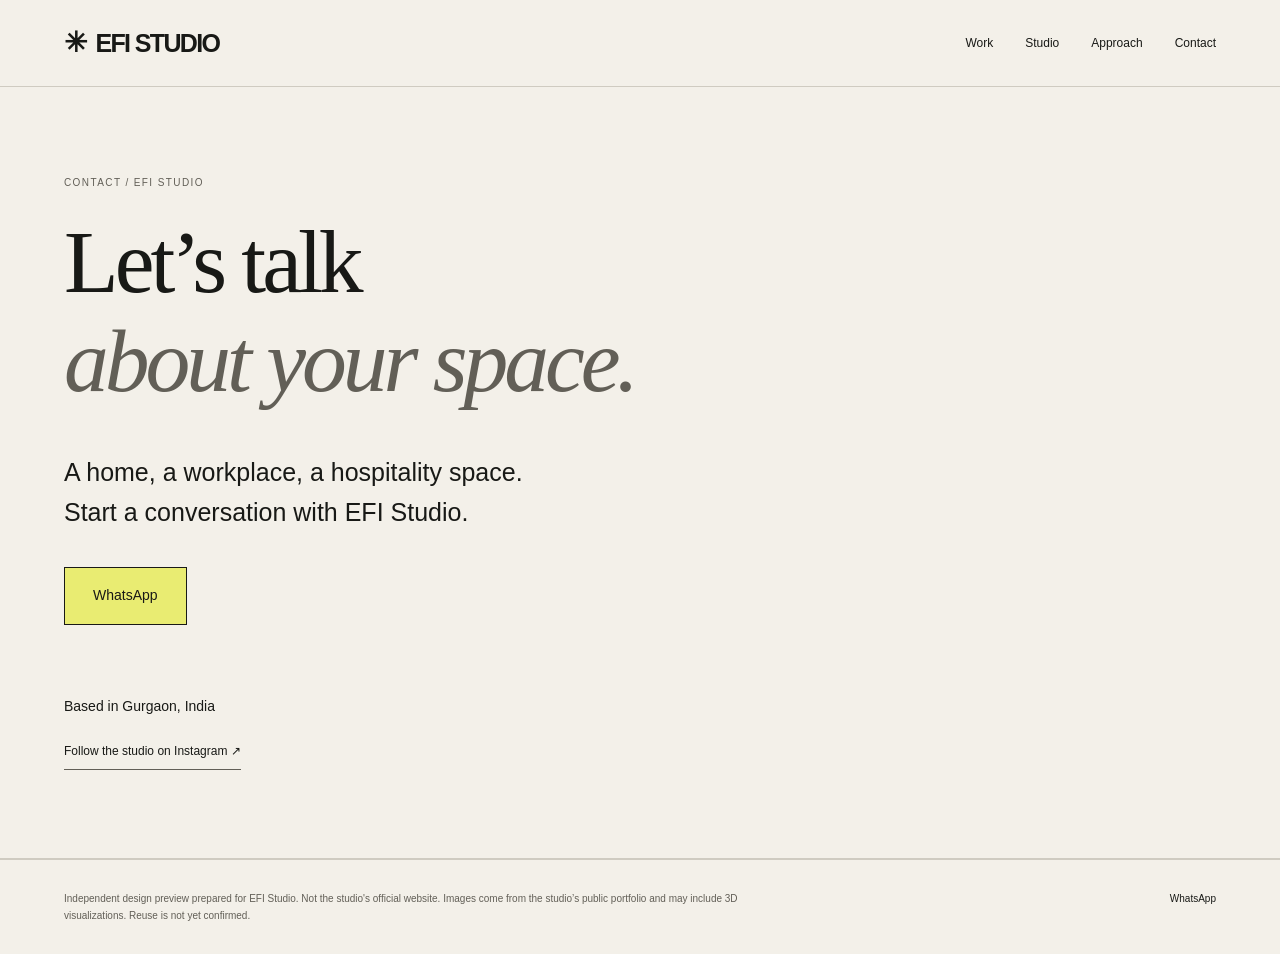
==== contact.html @ 45807384 "Publish EFI Studio custom portfolio demo" ====
<!doctype html>
<html lang="en"><head><meta charset="utf-8"><meta name="viewport" content="width=device-width, initial-scale=1"><title>Contact | EFI Studio</title><meta name="description" content="EFI Studio is an architecture and interior design studio in Gurgaon."><link rel="stylesheet" href="base.css"><link rel="stylesheet" href="brand.css"><link rel="stylesheet" href="hero.css"><link rel="license" href="assets/fonts/display/OFL.txt"><link rel="license" href="assets/fonts/body/OFL.txt"><script src="runtime.js" defer></script><script src="hero.js" defer></script></head><body><a class="dk-skip-link" href="#main">Skip to content</a><header class="dk-header"><a class="dk-wordmark" href="index.html">EFI Studio</a><button class="dk-menu" type="button" aria-controls="dk-nav" aria-expanded="false" hidden><span class="dk-menu-label">Menu</span></button><nav class="dk-nav" id="dk-nav" aria-label="Primary"><a href="work.html">Work</a><a href="studio.html">Studio</a><a href="process.html">Approach</a><a href="contact.html">Contact</a></nav></header><main id="main"><section class="chapter inner-intro contact-page"><p class="eyebrow">Contact / EFI Studio</p><h1>Let’s talk<br><em>about your space.</em></h1><p class="large-copy">A home, a workplace, a hospitality space.<br>Start a conversation with EFI Studio.</p><div class="dk-contact-links"><a href="https://wa.me/919818316211">WhatsApp</a></div><div class="contact-details"><p>Based in Gurgaon, India</p><a class="text-link" href="https://www.instagram.com/studioefi/" target="_blank" rel="noopener">Follow the studio on Instagram ↗</a></div></section>
</main><footer class="dk-footer"><p>Independent design preview prepared for EFI Studio. Not the studio&#x27;s official website. Images come from the studio’s public portfolio and may include 3D visualizations. Reuse is not yet confirmed.</p><div class="dk-contact-links"><a href="https://wa.me/919818316211">WhatsApp</a></div></footer></body></html>
---- base.css ----
/* Neutral mechanics only. Studio identity belongs in brand.css and hero.css. */

*,
*::before,
*::after {
  box-sizing: border-box;
}

html {
  min-width: 320px;
  scroll-behavior: smooth;
}

body {
  margin: 0;
  min-width: 320px;
}

img,
svg,
video {
  display: block;
  max-width: 100%;
}

button,
a,
input,
textarea,
select {
  font: inherit;
}

button,
a {
  touch-action: manipulation;
}

button {
  cursor: pointer;
}

:where(a, button, input, textarea, select, summary):focus-visible {
  outline: 2px solid currentColor;
  outline-offset: 3px;
}

.dk-skip-link {
  position: absolute;
  z-index: 100;
  top: 0;
  left: 0;
  transform: translateY(-120%);
}

.dk-skip-link:focus {
  transform: translateY(0);
}

/* The no-JS experience keeps the complete navigation visible. */
.dk-menu[hidden] {
  display: none;
}

.dk-nav ul {
  list-style: none;
  margin: 0;
  padding: 0;
}

@media (max-width: 767px) {
  html.js .dk-menu:not([hidden]) {
    display: inline-flex;
  }

  html.js .dk-nav[hidden] {
    display: none;
  }

  html.js .dk-header.is-menu-open .dk-nav {
    display: block;
  }
}

@media (min-width: 768px) {
  html.js .dk-menu {
    display: none;
  }

  html.js .dk-nav {
    display: block;
  }
}

@media (prefers-reduced-motion: reduce) {
  html {
    scroll-behavior: auto;
  }
}
---- brand.css ----
:root{
 --paper:#f4f1ea;
 --paper-deep:#e9e5da;
 --ink:#1f4b4a;
 --sage:#596e50;
 --muted:#536562;
 --line:#d5d9cd;
 --dark:#1f4b4a;
 --light-text:#f4f1ea;
 --shadow:rgba(31,75,74,.16);
 --font-display:'Soft Display',Georgia,serif;
 --font-body:'Soft Body',Arial,sans-serif;
}
@font-face{font-family:'Soft Display';src:url('assets/fonts/display.ttf') format('truetype');font-weight:300 700;font-style:normal;font-display:swap}
@font-face{font-family:'Soft Display';src:url('assets/fonts/display-italic.ttf') format('truetype');font-weight:300 700;font-style:italic;font-display:swap}
@font-face{font-family:'Soft Body';src:url('assets/fonts/body.ttf') format('truetype');font-weight:200 800;font-style:normal;font-display:swap}
body{background:var(--paper);color:var(--ink);font:400 14px/1.7 var(--font-body);-webkit-font-smoothing:antialiased}
img{height:auto}
a{color:inherit;text-decoration:none}
h1,h2,h3{font-family:var(--font-display);font-weight:400;line-height:1.1;text-wrap:balance}
h1{font-size:clamp(48px,6vw,88px);letter-spacing:-.04em}
h2{font-size:clamp(40px,4.3vw,66px);letter-spacing:-.035em;margin:0 0 24px}
h3{font-size:30px;margin:16px 0 8px}
em{font-weight:400;color:var(--sage)}
.dk-header{padding:28px 5vw;display:flex;align-items:center;justify-content:space-between;gap:24px;border-bottom:1px solid var(--line);position:relative;z-index:10}
.dk-wordmark{font:500 28px/1.1 var(--font-display);letter-spacing:-.03em}
.dk-nav,.dk-nav ul{display:flex;align-items:center;gap:32px}
@media(min-width:768px){html.js .dk-nav{display:flex}}
.dk-nav a{font-size:12px;padding:10px 0;display:inline-block}
.dk-nav a:hover,.text-link:hover{color:var(--sage)}
.dk-menu{border:1px solid var(--line);background:var(--paper);color:var(--ink);padding:10px 16px;border-radius:24px}
.eyebrow{font-size:10px;text-transform:uppercase;letter-spacing:.19em;line-height:1.6;margin:0 0 22px;color:var(--muted)}
.text-link{font-size:12px;border-bottom:1px solid var(--sage);display:inline-block;padding:8px 0}
.button,.dk-contact-link{display:inline-block;padding:15px 27px;border:1px solid var(--ink);border-radius:40px;font-size:13px}
.button:hover,.dk-contact-link:hover{background:var(--ink);color:var(--paper)}
.chapter{padding:100px 8vw;border-bottom:1px solid var(--line)}
.chapter-heading{display:flex;justify-content:space-between;align-items:end;gap:24px;margin-bottom:44px}
.chapter-heading h2{margin-bottom:0}
.work-pair{display:grid;grid-template-columns:1.15fr 1fr;gap:52px 38px;align-items:start}
.work-tile:nth-child(even){margin-top:90px}
.work-tile img{width:100%;height:400px;object-fit:cover;border-radius:22px}
.work-tile:nth-child(even) img{height:320px}
.work-tile span{display:flex;justify-content:space-between;gap:14px;font-size:12px;line-height:1.6;padding:17px 2px}
.work-tile b{font-weight:400;font-size:18px}
.studio-line{text-align:center;padding-block:120px}
.approach-line{background:var(--paper-deep)}
.contact-band{background:var(--dark);color:var(--light-text);text-align:center}
.contact-band em,.contact-band .eyebrow{color:var(--light-text)}
.contact-band a{border-color:var(--light-text)}
.contact-band .dk-contact-links{justify-content:center}
.dk-footer{padding:40px 5vw;display:flex;justify-content:space-between;gap:30px;align-items:start;border-top:1px solid var(--line);font-size:11px}
.dk-footer p{max-width:550px;margin:0;color:var(--muted)}
main>h1,main>.dk-lead{margin-left:8vw;margin-right:8vw}
main>h1{margin-top:80px;margin-bottom:26px}
.dk-lead{max-width:650px;font-size:17px;color:var(--muted);margin-bottom:65px}
.dk-section{margin:60px 8vw 90px}
.dk-section p{max-width:680px}
div.dk-projects{display:grid;grid-template-columns:1fr 1fr;gap:50px 35px}
div.dk-projects .dk-image{margin:0}
div.dk-projects img{width:100%;height:340px;object-fit:cover;border-radius:20px}
div.dk-projects p{font-size:12px;color:var(--muted)}
.dk-gallery-grid{display:grid;grid-template-columns:1fr 1fr;gap:28px}
.dk-gallery img,.dk-image img{width:100%;border-radius:20px}
figcaption{font-size:12px;color:var(--muted);margin-top:14px}
.dk-steps ol{padding:0;list-style:none;counter-reset:steps;display:grid;grid-template-columns:1fr 1fr;gap:40px}
.dk-steps li{counter-increment:steps;padding:28px;border-top:1px solid var(--line)}
.dk-steps li:before{content:counter(steps,decimal-leading-zero);font-size:12px;color:var(--sage)}
.dk-contact-links{display:flex;flex-wrap:wrap;gap:14px}
main>.dk-contact-links{margin:0 8vw 80px}
main>.dk-contact-links a,.contact-band .dk-contact-links a{display:inline-block;border:1px solid currentColor;border-radius:40px;padding:15px 27px;font-size:14px}
main>.dk-project-location{margin:0 8vw 30px;color:var(--muted)}
.dk-image{margin:0}
@media(max-width:767px){
 .dk-header{padding:22px;gap:12px;flex-wrap:wrap}
 .dk-wordmark{font-size:25px;max-width:65%}
 .dk-nav{width:100%;flex-wrap:wrap;gap:8px 24px;padding-top:18px}
 .dk-nav ul{flex-wrap:wrap;gap:8px 24px}
 html.js .dk-header.is-menu-open .dk-nav{display:flex}
 .dk-nav a{min-height:44px;font-size:14px}
 .chapter{padding:66px 22px}
 .chapter-heading{display:block;margin-bottom:30px}
 .chapter-heading .text-link{margin-top:17px}
 .work-pair,div.dk-projects,.dk-gallery-grid,.dk-steps ol{grid-template-columns:1fr;gap:30px}
 .work-tile:nth-child(even){margin-top:0}
 .work-tile img,.work-tile:nth-child(even) img,div.dk-projects img{height:290px}
 .work-tile span{font-size:11px}
 .dk-footer{padding:30px 22px;display:block}
 .dk-footer p{margin-top:18px}
 main>h1,main>.dk-lead{margin-left:22px;margin-right:22px}
 main>h1{margin-top:50px}
 .dk-lead{font-size:15px;margin-bottom:40px}
 .dk-section{margin:40px 22px 60px}
 .dk-steps li{padding:20px 0}
 main>.dk-contact-links{margin:0 22px 60px}
 main>.dk-project-location{margin:0 22px 30px}
}

/* Keep long, verified town names inside the mobile column. */
.studio-line h2{overflow-wrap:anywhere}

/* EFI: editorial typography, architectural rules and the feed's pale yellow accent. */
:root{--paper:#f3f0e9;--paper-deep:#e7e3d9;--ink:#181916;--sage:#625f57;--muted:#625f57;--line:#cfcbc1;--dark:#181916;--light-text:#f3f0e9;--accent:#e9ec72}
html{scroll-behavior:auto}
body{font-size:14px}
h1,h2{letter-spacing:-.045em}
.dk-header{padding:23px 5vw;border-bottom:1px solid var(--line)}
.dk-wordmark{font:800 25px/1 var(--font-body);letter-spacing:-.065em;text-transform:uppercase}
.dk-wordmark:before{content:'✳';font-size:28px;margin-right:10px}
.dk-nav a{font-size:12px}
.dk-nav a:hover,.text-link:hover{color:var(--ink);box-shadow:0 2px 0 var(--ink)}
.dk-menu{border-radius:0}
.button,.dk-contact-link,main>.dk-contact-links a,.contact-band .dk-contact-links a{border-radius:0;background:var(--accent);border:1px solid var(--ink);color:var(--ink);padding:15px 24px}
.button{display:inline-flex;gap:32px;align-items:center}
.button:hover,.dk-contact-link:hover{background:var(--ink);color:var(--paper)}
.eyebrow{font-size:10px;letter-spacing:.14em}
.chapter{padding:88px 5vw}
.chapter h2{font-size:clamp(40px,4.5vw,70px)}
.work-pair{grid-template-columns:1.15fr 1fr;gap:64px 5vw}
.work-tile:nth-child(even){margin-top:140px}
.work-tile img,.work-tile:nth-child(even) img{border-radius:0;height:auto;aspect-ratio:4/3;object-fit:contain;background:#e7e3d9}
.work-tile:nth-child(even) img{aspect-ratio:4/5}
.work-tile span{font-size:10px;border-bottom:1px solid var(--line);align-items:center}
.work-tile b{font-size:16px;font-weight:500}
.villa-tile{width:78%}
.villa-tile img{aspect-ratio:4/5}
.portfolio-note{font-size:11px;color:var(--muted);margin-top:32px;max-width:540px}
.studio-story{display:grid;grid-template-columns:1fr 2fr;gap:5vw;background:var(--paper-deep)}
.studio-story p:not(.eyebrow){max-width:470px;font-size:16px}
.approach-line{background:var(--paper);position:relative}
.approach-line:after{content:'EFI';position:absolute;right:5vw;bottom:70px;font:800 clamp(80px,19vw,270px)/1 var(--font-body);letter-spacing:-.085em;color:var(--line);z-index:0}
.approach-line>*{position:relative;z-index:1}
.contact-band{padding-block:100px}
.contact-band .eyebrow{color:var(--accent)}
.contact-band em{color:var(--accent)}
.contact-band .dk-contact-links a{border-color:var(--accent)}
.dk-footer{font-size:10px;padding:30px 5vw}
.dk-footer p{max-width:680px}
.dk-gallery img,.dk-image img,div.dk-projects img{border-radius:0}
div.dk-projects img{height:400px;object-fit:contain;background:var(--paper-deep)}
div.dk-projects h3{font-family:var(--font-body);font-size:21px;letter-spacing:-.03em}
.dk-gallery-grid{gap:40px;align-items:start}
.dk-gallery img{object-fit:contain}
main>.dk-image{max-width:960px;margin-inline:auto;padding:0 22px}
main>h1{font-size:clamp(46px,6vw,84px)}
.inner-intro h1{font-size:clamp(56px,7vw,102px);margin:0 0 42px}
.editorial-columns{display:grid;grid-template-columns:1.2fr 1fr;gap:8vw;max-width:1100px}
.large-copy{font-size:clamp(18px,2vw,25px);line-height:1.6;max-width:850px}
.editorial-columns p{margin:0}
.studio-image{display:block;width:100%;max-width:1000px;margin:auto}
.process-grid{display:grid;grid-template-columns:repeat(3,1fr);gap:5vw}
.process-grid h2{font-size:42px;margin-top:35px}
.index{font-size:12px;border-bottom:1px solid var(--ink);display:block;padding-bottom:20px}
.contact-page{min-height:65vh}
.contact-page .dk-contact-links{margin:35px 0}
.contact-page .dk-contact-links a{display:inline-block;padding:16px 28px;background:var(--accent);border:1px solid var(--ink);color:var(--ink);min-height:48px}
.contact-page .dk-contact-links a:hover{background:var(--ink);color:var(--paper)}
.contact-details{margin-top:70px}
@media(max-width:767px){
 .dk-header{padding:22px}.dk-wordmark{font-size:22px}.dk-wordmark:before{font-size:24px}
 .chapter{padding:58px 22px}.chapter h2{font-size:46px}
 .work-pair{display:block}.work-tile{display:block;margin-bottom:40px}
 .work-tile:nth-child(even){margin-top:0}.villa-tile{width:100%}
 .work-tile img,.work-tile:nth-child(even) img{height:auto}
 .work-tile b{font-size:14px}.work-tile span{font-size:9px}
 .studio-story,.editorial-columns,.process-grid{grid-template-columns:1fr;gap:28px}
 .approach-line:after{font-size:100px;bottom:40px;right:22px;opacity:.55}
 .dk-footer{padding:28px 22px}.inner-intro h1{font-size:58px}
 div.dk-projects img{height:auto;max-height:none;object-fit:contain}
 .contact-details{margin-top:45px}
}
---- hero.css ----
.efi-hero{position:relative;display:grid;grid-template-columns:.9fr 1.1fr;gap:5vw;padding:72px 5vw 24px;overflow:hidden}.hero-copy{padding-top:20px}.hero-copy h1{font-family:var(--font-body);font-weight:500;font-size:clamp(64px,7.5vw,112px);line-height:.98;letter-spacing:-.07em;margin:0 0 32px;text-wrap:initial}.hero-copy h1 em{font-family:var(--font-display);font-size:1.13em;letter-spacing:-.055em;color:var(--ink)}.hero-intro{max-width:380px;color:var(--muted);margin:0 0 30px}.hero-visual{align-self:center}.spatial-frame{position:relative;overflow:hidden;min-height:480px;background:#d4d0c6;perspective:1100px}.spatial-frame>img{width:100%;height:480px;object-fit:cover;display:block}.screen-rails{position:absolute;inset:0;display:flex;justify-content:space-between;pointer-events:none;perspective:1100px}.screen-rails i{display:block;height:100%;width:7%;background:linear-gradient(90deg,rgba(34,33,27,.18),rgba(246,243,232,.52),rgba(24,25,22,.1));border-inline:1px solid #f3f0e94d;transform:rotateY(-35deg);box-shadow:12px 0 25px #17171415;transform-origin:left center}.image-caption{display:flex;justify-content:space-between;gap:12px;font-size:10px;letter-spacing:.06em;text-transform:uppercase;padding:15px 0;border-bottom:1px solid var(--line)}.hero-bottom{grid-column:1/-1;display:flex;justify-content:space-between;align-items:center;font-size:11px;padding-top:36px}.hero-bottom button{background:none;border:1px solid var(--line);padding:9px 14px;color:var(--ink)}@media(max-width:767px){.efi-hero{display:block;padding:40px 22px 22px}.hero-copy{padding:0}.hero-copy h1{font-size:69px;line-height:.98;margin-bottom:24px}.hero-intro{font-size:13px}.hero-visual{margin-top:38px}.spatial-frame{min-height:280px}.spatial-frame>img{height:280px}.hero-bottom{padding-top:22px}.image-caption{font-size:9px}}
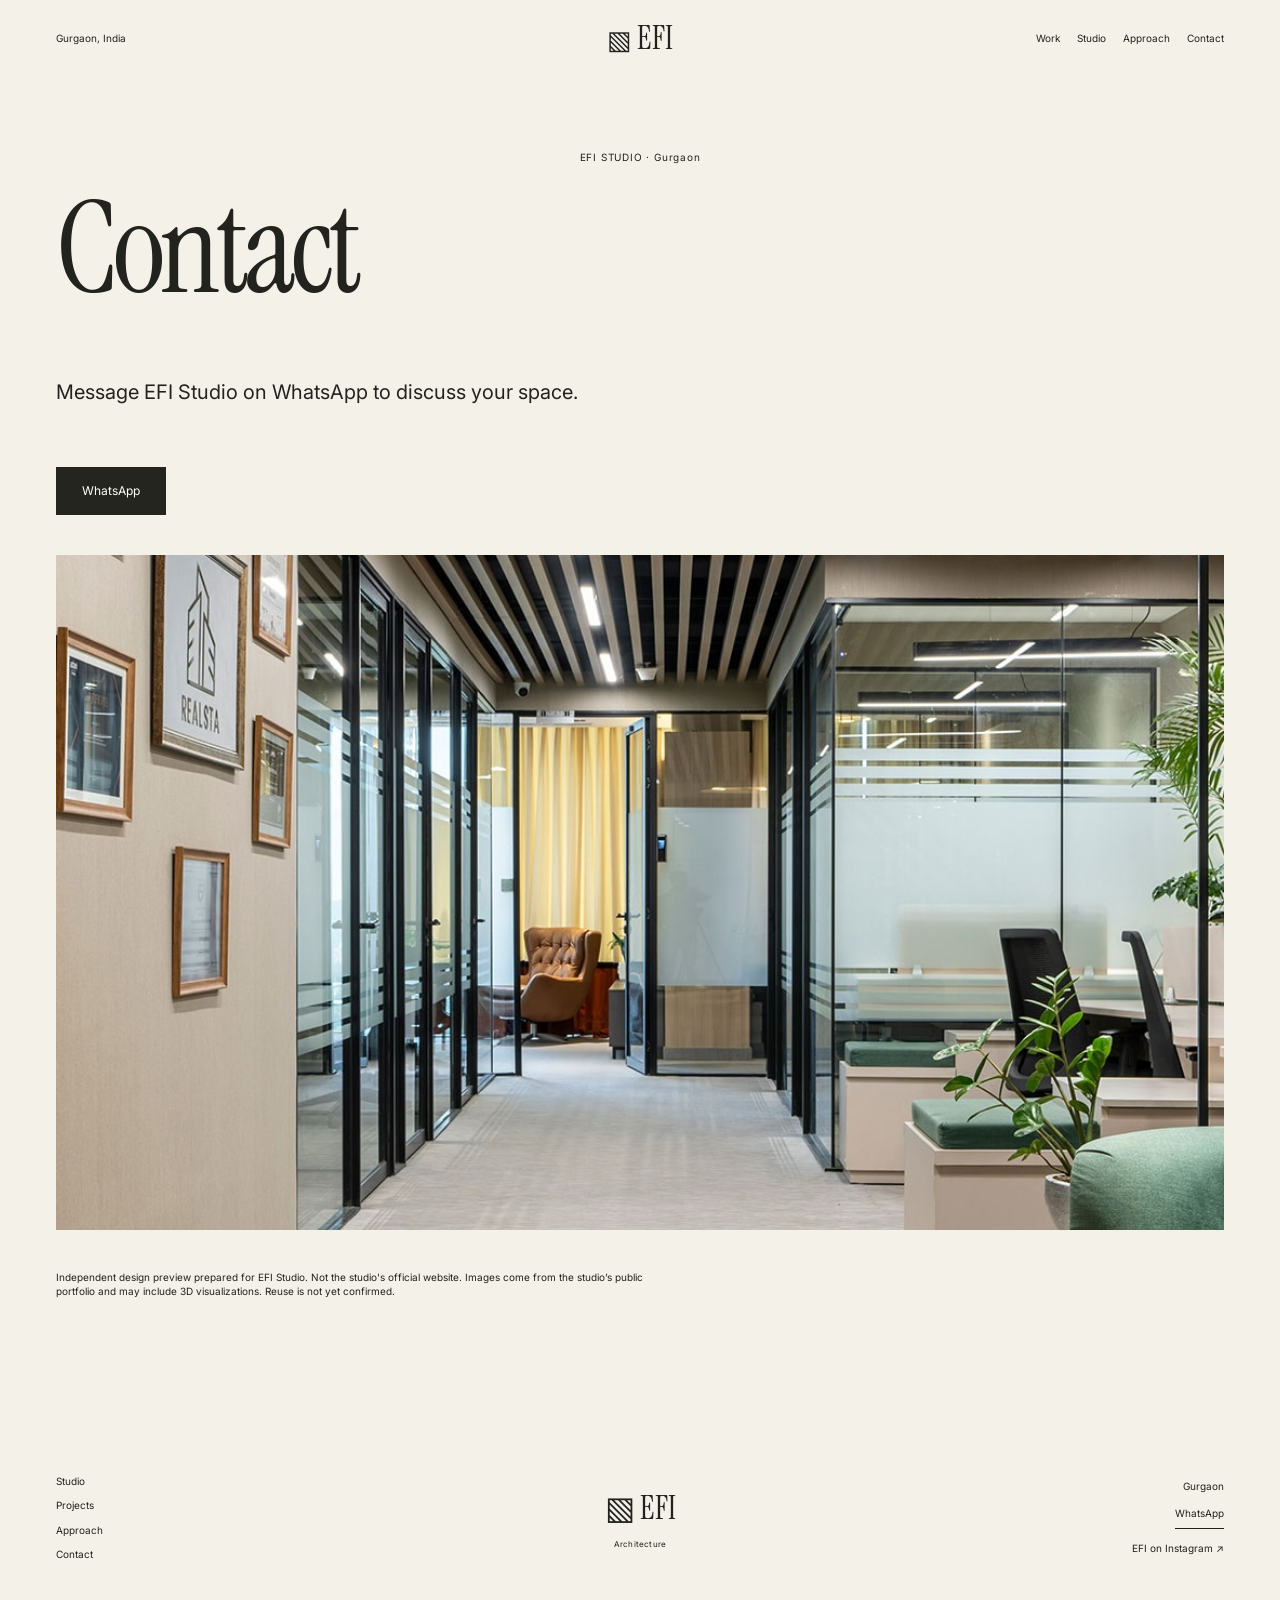
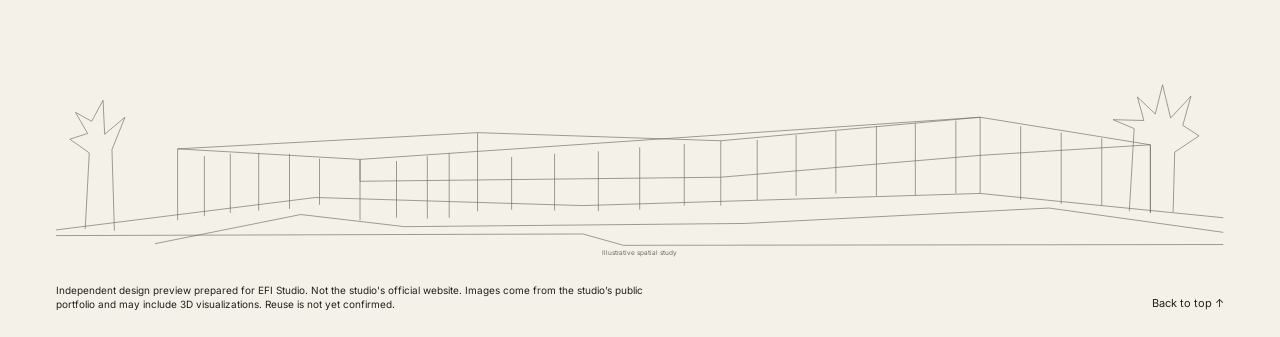
==== commit b2f1343a: "Rebuild EFI demo using approved Stanzza design and original photography" ====
--- a/contact.html
+++ b/contact.html
@@ -1,3 +1,5 @@
 <!doctype html>
-<html lang="en"><head><meta charset="utf-8"><meta name="viewport" content="width=device-width, initial-scale=1"><title>Contact | EFI Studio</title><meta name="description" content="EFI Studio is an architecture and interior design studio in Gurgaon."><link rel="stylesheet" href="base.css"><link rel="stylesheet" href="brand.css"><link rel="stylesheet" href="hero.css"><link rel="license" href="assets/fonts/display/OFL.txt"><link rel="license" href="assets/fonts/body/OFL.txt"><script src="runtime.js" defer></script><script src="hero.js" defer></script></head><body><a class="dk-skip-link" href="#main">Skip to content</a><header class="dk-header"><a class="dk-wordmark" href="index.html">EFI Studio</a><button class="dk-menu" type="button" aria-controls="dk-nav" aria-expanded="false" hidden><span class="dk-menu-label">Menu</span></button><nav class="dk-nav" id="dk-nav" aria-label="Primary"><a href="work.html">Work</a><a href="studio.html">Studio</a><a href="process.html">Approach</a><a href="contact.html">Contact</a></nav></header><main id="main"><section class="chapter inner-intro contact-page"><p class="eyebrow">Contact / EFI Studio</p><h1>Let’s talk<br><em>about your space.</em></h1><p class="large-copy">A home, a workplace, a hospitality space.<br>Start a conversation with EFI Studio.</p><div class="dk-contact-links"><a href="https://wa.me/919818316211">WhatsApp</a></div><div class="contact-details"><p>Based in Gurgaon, India</p><a class="text-link" href="https://www.instagram.com/studioefi/" target="_blank" rel="noopener">Follow the studio on Instagram ↗</a></div></section>
-</main><footer class="dk-footer"><p>Independent design preview prepared for EFI Studio. Not the studio&#x27;s official website. Images come from the studio’s public portfolio and may include 3D visualizations. Reuse is not yet confirmed.</p><div class="dk-contact-links"><a href="https://wa.me/919818316211">WhatsApp</a></div></footer></body></html>
+<html lang="en"><head><meta charset="utf-8"><meta name="viewport" content="width=device-width, initial-scale=1"><title>Contact | EFI Studio</title><meta name="description" content="EFI Studio is an architecture and interior design studio in Gurgaon."><link rel="stylesheet" href="base.css"><link rel="stylesheet" href="brand.css"><link rel="stylesheet" href="hero.css"><link rel="license" href="assets/fonts/instrument-serif/OFL.txt"><link rel="license" href="assets/fonts/inter/OFL.txt"><script src="runtime.js" defer></script><script src="hero.js" defer></script></head><body><a class="dk-skip-link" href="#main">Skip to content</a><header class="dk-header"><div class="header-location">Gurgaon, India</div><a class="dk-wordmark" href="index.html"><span class="wordmark-mark" aria-hidden="true">▧</span> EFI</a><button class="dk-menu" hidden aria-controls="dk-nav" aria-expanded="false"><span class="dk-menu-label">Menu</span></button><nav class="dk-nav" id="dk-nav" aria-label="Primary"><a href="work.html">Work</a><a href="studio.html">Studio</a><a href="process.html">Approach</a><a href="contact.html">Contact</a></nav></header>
+<main id="main"><section class="inner-page"><span class="eyebrow">EFI STUDIO · Gurgaon</span><h1>Contact</h1><p class="dk-lead">Message EFI Studio on WhatsApp to discuss your space.</p><div class="dk-contact-links"><a href="https://wa.me/919818316211">WhatsApp</a></div><div class="inner-photo"><img class="" src="assets/img/photo-12.jpg" alt="Contemporary workspace" loading="lazy"></div><p class="inner-note">Independent design preview prepared for EFI Studio. Not the studio&#x27;s official website. Images come from the studio’s public portfolio and may include 3D visualizations. Reuse is not yet confirmed.</p></section>
+</main><footer class="dk-footer"><div class="footer-top"><div class="footer-links"><a href="studio.html">Studio</a><a href="work.html">Projects</a><a href="process.html">Approach</a><a href="contact.html">Contact</a></div><a class="footer-brand-small" href="index.html">▧ EFI<span>Architecture</span></a><div class="footer-contact-small"><p>Gurgaon</p><div class="dk-contact-links"><a href="https://wa.me/919818316211">WhatsApp</a></div><a href="https://www.instagram.com/studioefi/" target="_blank" rel="noopener">EFI on Instagram ↗</a></div></div><svg class="footer-sketch" viewBox="0 0 1440 310" role="img" aria-label="Illustrative architectural line study, not an EFI project drawing"><g fill="none" stroke="currentColor" stroke-width=".8"><path d="M0 275L320 235 650 245 1140 230 1440 260M150 263V175L520 155 820 165 1140 136 1350 170V254M150 175L375 188V263M375 188L1140 136M520 155V252M820 165V245M1140 136V230M1350 170L1140 183 820 210 375 215M1350 170V254M375 188V215"/><path d="M183 184V258M215 181V254M250 180V251M288 181V249M325 187V244M420 190V260M458 184V261M485 180V260M562 185V250M615 181V251M669 178V252M720 173V250M775 169V245M865 164V238M913 158V233M962 153V230M1012 147V233M1060 143V232M1110 140V230M1190 147V238M1240 155V243M1290 162V245"/><path d="M122 292L302 256 430 271 850 267 1225 248 1440 278M0 282L650 280 700 294 1440 293M1324 252L1330 150 1304 139 1342 140 1334 111 1356 132 1365 96 1375 137 1400 110 1390 146 1410 159 1380 179 1378 253M36 274L41 180 17 163 39 156 24 130 44 141 58 115 60 157 85 136 69 176 72 276"/></g><text x="720" y="306" text-anchor="middle" fill="currentColor" font-size="8">Illustrative spatial study</text></svg><p class="demo-notice">Independent design preview prepared for EFI Studio. Not the studio&#x27;s official website. Images come from the studio’s public portfolio and may include 3D visualizations. Reuse is not yet confirmed.</p><a href="#main" class="back-top">Back to top ↑</a></footer>
+</body></html>
--- a/brand.css
+++ b/brand.css
@@ -1,170 +1,74 @@
-:root{
- --paper:#f4f1ea;
- --paper-deep:#e9e5da;
- --ink:#1f4b4a;
- --sage:#596e50;
- --muted:#536562;
- --line:#d5d9cd;
- --dark:#1f4b4a;
- --light-text:#f4f1ea;
- --shadow:rgba(31,75,74,.16);
- --font-display:'Soft Display',Georgia,serif;
- --font-body:'Soft Body',Arial,sans-serif;
-}
-@font-face{font-family:'Soft Display';src:url('assets/fonts/display.ttf') format('truetype');font-weight:300 700;font-style:normal;font-display:swap}
-@font-face{font-family:'Soft Display';src:url('assets/fonts/display-italic.ttf') format('truetype');font-weight:300 700;font-style:italic;font-display:swap}
-@font-face{font-family:'Soft Body';src:url('assets/fonts/body.ttf') format('truetype');font-weight:200 800;font-style:normal;font-display:swap}
-body{background:var(--paper);color:var(--ink);font:400 14px/1.7 var(--font-body);-webkit-font-smoothing:antialiased}
-img{height:auto}
-a{color:inherit;text-decoration:none}
-h1,h2,h3{font-family:var(--font-display);font-weight:400;line-height:1.1;text-wrap:balance}
-h1{font-size:clamp(48px,6vw,88px);letter-spacing:-.04em}
-h2{font-size:clamp(40px,4.3vw,66px);letter-spacing:-.035em;margin:0 0 24px}
-h3{font-size:30px;margin:16px 0 8px}
-em{font-weight:400;color:var(--sage)}
-.dk-header{padding:28px 5vw;display:flex;align-items:center;justify-content:space-between;gap:24px;border-bottom:1px solid var(--line);position:relative;z-index:10}
-.dk-wordmark{font:500 28px/1.1 var(--font-display);letter-spacing:-.03em}
-.dk-nav,.dk-nav ul{display:flex;align-items:center;gap:32px}
-@media(min-width:768px){html.js .dk-nav{display:flex}}
-.dk-nav a{font-size:12px;padding:10px 0;display:inline-block}
-.dk-nav a:hover,.text-link:hover{color:var(--sage)}
-.dk-menu{border:1px solid var(--line);background:var(--paper);color:var(--ink);padding:10px 16px;border-radius:24px}
-.eyebrow{font-size:10px;text-transform:uppercase;letter-spacing:.19em;line-height:1.6;margin:0 0 22px;color:var(--muted)}
-.text-link{font-size:12px;border-bottom:1px solid var(--sage);display:inline-block;padding:8px 0}
-.button,.dk-contact-link{display:inline-block;padding:15px 27px;border:1px solid var(--ink);border-radius:40px;font-size:13px}
-.button:hover,.dk-contact-link:hover{background:var(--ink);color:var(--paper)}
-.chapter{padding:100px 8vw;border-bottom:1px solid var(--line)}
-.chapter-heading{display:flex;justify-content:space-between;align-items:end;gap:24px;margin-bottom:44px}
-.chapter-heading h2{margin-bottom:0}
-.work-pair{display:grid;grid-template-columns:1.15fr 1fr;gap:52px 38px;align-items:start}
-.work-tile:nth-child(even){margin-top:90px}
-.work-tile img{width:100%;height:400px;object-fit:cover;border-radius:22px}
-.work-tile:nth-child(even) img{height:320px}
-.work-tile span{display:flex;justify-content:space-between;gap:14px;font-size:12px;line-height:1.6;padding:17px 2px}
-.work-tile b{font-weight:400;font-size:18px}
-.studio-line{text-align:center;padding-block:120px}
-.approach-line{background:var(--paper-deep)}
-.contact-band{background:var(--dark);color:var(--light-text);text-align:center}
-.contact-band em,.contact-band .eyebrow{color:var(--light-text)}
-.contact-band a{border-color:var(--light-text)}
-.contact-band .dk-contact-links{justify-content:center}
-.dk-footer{padding:40px 5vw;display:flex;justify-content:space-between;gap:30px;align-items:start;border-top:1px solid var(--line);font-size:11px}
-.dk-footer p{max-width:550px;margin:0;color:var(--muted)}
-main>h1,main>.dk-lead{margin-left:8vw;margin-right:8vw}
-main>h1{margin-top:80px;margin-bottom:26px}
-.dk-lead{max-width:650px;font-size:17px;color:var(--muted);margin-bottom:65px}
-.dk-section{margin:60px 8vw 90px}
-.dk-section p{max-width:680px}
-div.dk-projects{display:grid;grid-template-columns:1fr 1fr;gap:50px 35px}
-div.dk-projects .dk-image{margin:0}
-div.dk-projects img{width:100%;height:340px;object-fit:cover;border-radius:20px}
-div.dk-projects p{font-size:12px;color:var(--muted)}
-.dk-gallery-grid{display:grid;grid-template-columns:1fr 1fr;gap:28px}
-.dk-gallery img,.dk-image img{width:100%;border-radius:20px}
-figcaption{font-size:12px;color:var(--muted);margin-top:14px}
-.dk-steps ol{padding:0;list-style:none;counter-reset:steps;display:grid;grid-template-columns:1fr 1fr;gap:40px}
-.dk-steps li{counter-increment:steps;padding:28px;border-top:1px solid var(--line)}
-.dk-steps li:before{content:counter(steps,decimal-leading-zero);font-size:12px;color:var(--sage)}
-.dk-contact-links{display:flex;flex-wrap:wrap;gap:14px}
-main>.dk-contact-links{margin:0 8vw 80px}
-main>.dk-contact-links a,.contact-band .dk-contact-links a{display:inline-block;border:1px solid currentColor;border-radius:40px;padding:15px 27px;font-size:14px}
-main>.dk-project-location{margin:0 8vw 30px;color:var(--muted)}
-.dk-image{margin:0}
-@media(max-width:767px){
- .dk-header{padding:22px;gap:12px;flex-wrap:wrap}
- .dk-wordmark{font-size:25px;max-width:65%}
- .dk-nav{width:100%;flex-wrap:wrap;gap:8px 24px;padding-top:18px}
- .dk-nav ul{flex-wrap:wrap;gap:8px 24px}
- html.js .dk-header.is-menu-open .dk-nav{display:flex}
- .dk-nav a{min-height:44px;font-size:14px}
- .chapter{padding:66px 22px}
- .chapter-heading{display:block;margin-bottom:30px}
- .chapter-heading .text-link{margin-top:17px}
- .work-pair,div.dk-projects,.dk-gallery-grid,.dk-steps ol{grid-template-columns:1fr;gap:30px}
- .work-tile:nth-child(even){margin-top:0}
- .work-tile img,.work-tile:nth-child(even) img,div.dk-projects img{height:290px}
- .work-tile span{font-size:11px}
- .dk-footer{padding:30px 22px;display:block}
- .dk-footer p{margin-top:18px}
- main>h1,main>.dk-lead{margin-left:22px;margin-right:22px}
- main>h1{margin-top:50px}
- .dk-lead{font-size:15px;margin-bottom:40px}
- .dk-section{margin:40px 22px 60px}
- .dk-steps li{padding:20px 0}
- main>.dk-contact-links{margin:0 22px 60px}
- main>.dk-project-location{margin:0 22px 30px}
-}
-
-/* Keep long, verified town names inside the mobile column. */
-.studio-line h2{overflow-wrap:anywhere}
-
-/* EFI: editorial typography, architectural rules and the feed's pale yellow accent. */
-:root{--paper:#f3f0e9;--paper-deep:#e7e3d9;--ink:#181916;--sage:#625f57;--muted:#625f57;--line:#cfcbc1;--dark:#181916;--light-text:#f3f0e9;--accent:#e9ec72}
-html{scroll-behavior:auto}
-body{font-size:14px}
-h1,h2{letter-spacing:-.045em}
-.dk-header{padding:23px 5vw;border-bottom:1px solid var(--line)}
-.dk-wordmark{font:800 25px/1 var(--font-body);letter-spacing:-.065em;text-transform:uppercase}
-.dk-wordmark:before{content:'✳';font-size:28px;margin-right:10px}
-.dk-nav a{font-size:12px}
-.dk-nav a:hover,.text-link:hover{color:var(--ink);box-shadow:0 2px 0 var(--ink)}
-.dk-menu{border-radius:0}
-.button,.dk-contact-link,main>.dk-contact-links a,.contact-band .dk-contact-links a{border-radius:0;background:var(--accent);border:1px solid var(--ink);color:var(--ink);padding:15px 24px}
-.button{display:inline-flex;gap:32px;align-items:center}
-.button:hover,.dk-contact-link:hover{background:var(--ink);color:var(--paper)}
-.eyebrow{font-size:10px;letter-spacing:.14em}
-.chapter{padding:88px 5vw}
-.chapter h2{font-size:clamp(40px,4.5vw,70px)}
-.work-pair{grid-template-columns:1.15fr 1fr;gap:64px 5vw}
-.work-tile:nth-child(even){margin-top:140px}
-.work-tile img,.work-tile:nth-child(even) img{border-radius:0;height:auto;aspect-ratio:4/3;object-fit:contain;background:#e7e3d9}
-.work-tile:nth-child(even) img{aspect-ratio:4/5}
-.work-tile span{font-size:10px;border-bottom:1px solid var(--line);align-items:center}
-.work-tile b{font-size:16px;font-weight:500}
-.villa-tile{width:78%}
-.villa-tile img{aspect-ratio:4/5}
-.portfolio-note{font-size:11px;color:var(--muted);margin-top:32px;max-width:540px}
-.studio-story{display:grid;grid-template-columns:1fr 2fr;gap:5vw;background:var(--paper-deep)}
-.studio-story p:not(.eyebrow){max-width:470px;font-size:16px}
-.approach-line{background:var(--paper);position:relative}
-.approach-line:after{content:'EFI';position:absolute;right:5vw;bottom:70px;font:800 clamp(80px,19vw,270px)/1 var(--font-body);letter-spacing:-.085em;color:var(--line);z-index:0}
-.approach-line>*{position:relative;z-index:1}
-.contact-band{padding-block:100px}
-.contact-band .eyebrow{color:var(--accent)}
-.contact-band em{color:var(--accent)}
-.contact-band .dk-contact-links a{border-color:var(--accent)}
-.dk-footer{font-size:10px;padding:30px 5vw}
-.dk-footer p{max-width:680px}
-.dk-gallery img,.dk-image img,div.dk-projects img{border-radius:0}
-div.dk-projects img{height:400px;object-fit:contain;background:var(--paper-deep)}
-div.dk-projects h3{font-family:var(--font-body);font-size:21px;letter-spacing:-.03em}
-.dk-gallery-grid{gap:40px;align-items:start}
-.dk-gallery img{object-fit:contain}
-main>.dk-image{max-width:960px;margin-inline:auto;padding:0 22px}
-main>h1{font-size:clamp(46px,6vw,84px)}
-.inner-intro h1{font-size:clamp(56px,7vw,102px);margin:0 0 42px}
-.editorial-columns{display:grid;grid-template-columns:1.2fr 1fr;gap:8vw;max-width:1100px}
-.large-copy{font-size:clamp(18px,2vw,25px);line-height:1.6;max-width:850px}
-.editorial-columns p{margin:0}
-.studio-image{display:block;width:100%;max-width:1000px;margin:auto}
-.process-grid{display:grid;grid-template-columns:repeat(3,1fr);gap:5vw}
-.process-grid h2{font-size:42px;margin-top:35px}
-.index{font-size:12px;border-bottom:1px solid var(--ink);display:block;padding-bottom:20px}
-.contact-page{min-height:65vh}
-.contact-page .dk-contact-links{margin:35px 0}
-.contact-page .dk-contact-links a{display:inline-block;padding:16px 28px;background:var(--accent);border:1px solid var(--ink);color:var(--ink);min-height:48px}
-.contact-page .dk-contact-links a:hover{background:var(--ink);color:var(--paper)}
-.contact-details{margin-top:70px}
-@media(max-width:767px){
- .dk-header{padding:22px}.dk-wordmark{font-size:22px}.dk-wordmark:before{font-size:24px}
- .chapter{padding:58px 22px}.chapter h2{font-size:46px}
- .work-pair{display:block}.work-tile{display:block;margin-bottom:40px}
- .work-tile:nth-child(even){margin-top:0}.villa-tile{width:100%}
- .work-tile img,.work-tile:nth-child(even) img{height:auto}
- .work-tile b{font-size:14px}.work-tile span{font-size:9px}
- .studio-story,.editorial-columns,.process-grid{grid-template-columns:1fr;gap:28px}
- .approach-line:after{font-size:100px;bottom:40px;right:22px;opacity:.55}
- .dk-footer{padding:28px 22px}.inner-intro h1{font-size:58px}
- div.dk-projects img{height:auto;max-height:none;object-fit:contain}
- .contact-details{margin-top:45px}
-}
+@font-face{font-family:Instrument;src:url('assets/fonts/instrument-serif/InstrumentSerif-Regular.ttf') format('truetype');font-display:swap}
+.inner-page>.dk-contact-links a{display:inline-flex;align-items:center;min-height:48px;background:#24251f;color:#fff;padding:14px 26px;border:0;font-size:12px}
+.reel-controls button{background:#24251f;min-width:44px;min-height:44px}
+.inner-page>.dk-image{max-width:1080px;margin-inline:auto}
+.inner-page>.dk-image img{width:100%;height:auto}
+.inner-page section.dk-gallery{display:grid;grid-template-columns:repeat(2,minmax(0,1fr));gap:35px}
+@media(max-width:767px){.inner-page section.dk-gallery{grid-template-columns:1fr}}
+.inner-page section.dk-projects{display:block}.inner-page div.dk-projects{display:grid;grid-template-columns:repeat(2,1fr);gap:60px}.inner-page figure{margin:0}
+@media(max-width:767px){.inner-page div.dk-projects{grid-template-columns:1fr;gap:40px}}
+@font-face{font-family:Inter;src:url('assets/fonts/inter/Inter.ttf') format('truetype');font-display:swap}
+:root{--paper:#f4f1e9;--ink:#22221e;--navy:#07112c;--gutter:4.4vw}
+body{background:var(--paper);color:var(--ink);font-family:Inter,sans-serif;font-size:14px;line-height:1.45}
+a{color:inherit;text-decoration:none}button{color:inherit;border:0;background:transparent}h1,h2,h3,p{margin:0}h1,h2,h3{font-weight:400}
+.display{font-family:Instrument,serif;line-height:.97;font-weight:400;font-size:clamp(42px,5vw,80px);letter-spacing:-.035em}
+.center{text-align:center}.section{position:relative}.eyebrow,small{font-size:10px;letter-spacing:.08em}.eyebrow{display:block;text-align:center;margin-bottom:20px}.button{display:inline-flex;gap:30px;align-items:center;justify-content:center;padding:13px 22px;background:#24251f;color:#fff;text-transform:uppercase;font-size:10px;letter-spacing:.06em}.button.light{color:#222;background:var(--paper)}
+.dk-header{position:absolute;top:0;left:0;width:100%;z-index:30;display:grid;grid-template-columns:1fr auto 1fr;align-items:center;padding:22px var(--gutter);color:var(--paper)}
+.dk-wordmark{font-family:Instrument,serif;font-size:32px;line-height:1;white-space:nowrap}.wordmark-mark{font-family:serif;font-size:26px}.header-location{font-size:10px}.dk-nav ul{display:flex;gap:17px;justify-content:flex-end}.dk-nav{font-size:10px}.dk-menu{justify-self:end;padding:10px}.dk-skip-link{background:var(--paper);color:var(--ink);padding:12px}
+.entry-loader{display:none;position:fixed;inset:0;z-index:90;pointer-events:none;background:repeating-linear-gradient(90deg,#f4f1e9 0,#f4f1e9 60px,#eeebe3 60px,#eeebe3 100px);align-items:center;justify-content:center;flex-direction:column;gap:24px}
+html.entering .entry-loader{display:flex}.entry-brand{position:absolute;top:30px;font:30px Instrument,serif}.entry-strip{display:flex;align-items:center;gap:12px;width:76%;height:130px;justify-content:center}.entry-strip img{width:4%;height:68px;object-fit:cover;transform:translateY(calc(var(--offset,0)*1px))}.entry-strip img:nth-child(even){transform:translateY(20px)}.entry-loader p{font:48px Instrument,serif}.entry-loader small{font-size:10px}
+.composition{height:200vh}.composition-stage{height:100vh;position:sticky;top:0;padding-top:70px;overflow:hidden}.composition-stage h2{font-size:clamp(52px,4vw,74px)}.composition-collage{position:relative;height:calc(100vh - 210px);max-width:1200px;margin:0 auto}.composition-collage img{position:absolute;width:17%;height:47%;object-fit:cover}.collage-a{left:42%;top:8%}.collage-b{left:5%;top:47%}.collage-c{right:1%;top:59%}.collage-d{left:24%;top:97%}.collage-copy{position:absolute;max-width:235px;font-size:14px}.collage-copy.a{left:65%;top:17%}.collage-copy.b{left:30%;top:64%}
+.composition-collage{overflow:hidden}
+.collage-copy{z-index:3;background:var(--paper);padding:8px}
+.project-reel{height:350vh;background:#7d8951}.reel-stage{position:sticky;top:0;height:100vh;overflow:hidden}.reel-slide{position:absolute;inset:0;background:var(--tone);display:grid;grid-template-columns:23% 57% 20%;align-items:center;opacity:0;visibility:hidden;pointer-events:none;padding:7vw 3vw;color:var(--paper)}.reel-slide.active{opacity:1;visibility:visible;pointer-events:auto}.project-title{padding:20px}.project-title h2{font-size:clamp(40px,3.4vw,58px);max-width:260px}.project-title small{display:block;margin-bottom:20px}.project-image{width:100%;height:72vh;overflow:hidden}.project-image img{width:100%;height:100%;object-fit:cover}.project-meta{padding:28px;font-size:11px;text-align:center}.project-meta span{font-family:Instrument,serif;font-size:40px}.project-meta p{margin:24px 0}.project-actions{position:absolute;bottom:25px;left:0;width:100%;display:flex;justify-content:center;gap:4px}.reel-controls{position:absolute;right:30px;bottom:24px;display:flex;gap:12px;z-index:3}.reel-controls button{border:1px solid #fff8;color:#fff;width:40px;height:40px}
+.delivery{padding:110px var(--gutter)}.delivery-intro{display:grid;grid-template-columns:1fr 1fr;margin:0 auto 80px;max-width:1180px}.delivery-intro>p{max-width:330px;font-size:17px}.delivery-intro .eyebrow{text-align:left}.delivery-intro h2{font-size:54px}.delivery-rows{max-width:1200px;margin:auto}.delivery-row{display:grid;grid-template-columns:33% 1fr;gap:22%;align-items:center;padding:15px 0 50px}.delivery-row img{width:100%;height:310px;object-fit:cover}.delivery-row h3{font-size:42px;margin:12px 0}.delivery-row p{max-width:330px}.delivery-row:nth-child(even){transform:translateX(3%)}.delivery-row:nth-child(3){transform:translateX(-3%)}
+.approach-run{height:700vh;background:var(--navy);color:var(--paper)}.approach-stage{position:sticky;top:0;height:100vh;overflow:hidden}.approach-intro{position:absolute;inset:0;display:flex;align-items:center;justify-content:center;flex-direction:column}.approach-intro h2{text-align:center;font-size:64px;position:relative;z-index:2}.approach-intro .eyebrow{position:absolute;left:15%;top:65%;font-size:8px}.wire-room{width:55%;height:55%;position:absolute;inset:20% auto auto 25%;perspective:700px;opacity:.4}.wire-room i{position:absolute;width:35%;height:45%;border:1px solid #b9c4d4;transform:rotateX(55deg) rotateZ(-35deg)}.wire-room i:nth-child(2){left:30%;top:30%}.wire-room i:nth-child(3){left:45%;top:-15%}.wire-room i:nth-child(4){left:-20%;top:45%}.wire-room i:nth-child(5){left:15%;top:12%}.wire-room i:nth-child(6){left:58%;top:38%}
+.approach-panels{position:absolute;inset:0;display:flex;align-items:center;transform:translateX(100%);width:150vw}.approach-card{color:var(--ink);background:var(--paper);width:50vw;height:85vh;flex-shrink:0;border-radius:2px;padding:40px 4vw;display:flex;flex-direction:column;position:relative}.approach-card.navy{background:#111d40;color:var(--paper)}.approach-card h3{font-size:48px;margin:8px 0}.approach-card p{margin-top:auto;max-width:280px;font-size:13px}.material-grid{display:grid;grid-template-columns:repeat(3,1fr);gap:16px;width:65%;margin:12vh auto}.material-grid img{height:90px;width:100%;object-fit:cover}.delivery-photo{height:45vh;width:60%;object-fit:cover;margin:30px auto}.plan-study{position:relative;margin:12vh auto;width:65%;height:28vh;transform:rotateX(52deg) rotateZ(-28deg);border:1px solid #222}.plan-study i{position:absolute;border:1px solid #222;width:35%;height:50%;left:5%;top:5%;box-shadow:4px 4px 0 #2223}.plan-study i:nth-child(2){left:50%;height:35%}.plan-study i:nth-child(3){top:60%;height:35%}.plan-study i:nth-child(4){left:50%;top:48%}
+.about-run{height:260vh}.about-stage{position:sticky;top:0;min-height:100vh;padding:75px var(--gutter);text-align:center;background:var(--paper)}.about-tiles{display:grid;grid-template-columns:repeat(4,1fr);gap:30px;margin:55px 0}.about-tiles a{position:relative;display:flex;flex-direction:column;gap:18px;min-height:220px;text-align:left}.about-tiles img{width:100%;height:180px;object-fit:cover}.about-tiles span{font-size:80px;color:#747267}.about-copy{max-width:450px;margin:35px auto;font-size:17px}.together{padding:70px var(--gutter);text-align:center}.together h2{font-size:48px}.typology-row{display:flex;justify-content:space-around;gap:20px;flex-wrap:wrap;margin:50px 0 10px;font:24px Instrument,serif}
+.journal{background:#eae7df;padding:90px var(--gutter)}.section-heading{display:flex;justify-content:space-between;align-items:end;margin-bottom:55px}.section-heading .eyebrow{text-align:left}.journal-grid{display:grid;grid-template-columns:repeat(3,1fr);gap:32px}.journal-grid img{height:400px;object-fit:cover;width:100%;margin-bottom:20px}.journal-grid h3{font-size:38px;margin-top:12px}.journal-grid a:nth-child(2){padding-top:100px}.journal-grid a:nth-child(3){padding-top:200px}.statement{padding:110px var(--gutter);text-align:center}.statement h2{font-size:72px}.statement p{margin:30px 0;font-size:11px}.faq{padding:80px var(--gutter)}.faq h2{font-size:50px}.faq-list{max-width:970px;margin:60px auto}.faq details{border-bottom:1px solid #b7b5ac}.faq summary{list-style:none;display:flex;justify-content:space-between;gap:25px;cursor:pointer;padding:22px 0}.faq summary span{font-size:20px}.faq details[open] summary span{transform:rotate(45deg)}.faq details p{max-width:650px;padding:0 0 25px;line-height:1.6}.conversation{text-align:center;margin:100px auto 20px}.dk-contact-links{display:flex;gap:16px;flex-wrap:wrap;justify-content:inherit}.conversation .dk-contact-links{justify-content:center;margin-top:32px}.dk-contact-links a{border-bottom:1px solid;padding-bottom:8px}
+.dk-footer{padding:70px var(--gutter) 25px;background:#e8e5dd;position:relative}.footer-top{display:grid;grid-template-columns:2fr 1fr 1fr;gap:40px}.footer-title{font-size:80px}.footer-top p{margin:15px 0}.footer-links{display:flex;flex-direction:column;gap:10px}.footer-brand{font-family:Instrument,serif;font-size:24vw;line-height:1;letter-spacing:-.03em;margin-top:70px}.demo-notice{font-size:10px;max-width:600px;margin-top:25px}.back-top{position:absolute;right:var(--gutter);bottom:25px;font-size:11px}
+.inner-page{padding:150px var(--gutter) 100px;min-height:85vh}.inner-page>h1{font:clamp(64px,10vw,160px)/1 Instrument,serif;letter-spacing:-.035em;margin-bottom:65px;max-width:1200px}.inner-page .dk-lead{font-size:20px;max-width:600px;margin:0 0 60px}.inner-page .dk-section{margin:65px 0}.inner-page h2{font:42px/1.1 Instrument,serif;margin:0 0 25px}.inner-page h3{font:30px Instrument,serif}.inner-page p{max-width:600px}.inner-page .dk-text p+p{margin-top:20px}.inner-page .dk-project-grid{display:grid;grid-template-columns:repeat(2,1fr);gap:60px}.dk-project-card img{width:100%;height:450px;object-fit:cover;margin-bottom:20px}.dk-project-card:nth-child(even){padding-top:100px}.inner-page .dk-gallery-grid{display:grid;grid-template-columns:1fr 1fr;gap:35px}.dk-gallery-grid img{width:100%;height:450px;object-fit:cover}.inner-page .dk-steps ol{list-style:none;padding:0;counter-reset:steps}.inner-page .dk-steps li{counter-increment:steps;display:grid;grid-template-columns:15% 30% 1fr;gap:20px;padding:32px 0;border-top:1px solid #bbb}.inner-page .dk-steps li:before{content:counter(steps,decimal-leading-zero);font:42px Instrument,serif}
+body:has(.inner-page) .dk-header{color:var(--ink)}.inner-note{font-size:10px;margin:25px 0}.inner-photo{margin:40px 0}.inner-photo img{width:100%;max-height:75vh;object-fit:cover}
+html.static-experience .composition,html.static-experience .project-reel,html.static-experience .approach-run,html.static-experience .about-run{height:auto}html.static-experience .composition-stage,html.static-experience .reel-stage,html.static-experience .approach-stage,html.static-experience .about-stage{position:relative;height:auto;min-height:0}
+html.static-experience .composition-collage{height:600px}html.static-experience .reel-stage{overflow:visible}html.static-experience .reel-slide{position:relative;opacity:1;visibility:visible;pointer-events:auto;min-height:85vh}html.static-experience .approach-intro{position:relative;height:500px}html.static-experience .approach-panels{position:relative;transform:none;inset:auto;width:100%;display:grid;grid-template-columns:repeat(3,1fr)}html.static-experience .approach-card{width:auto;height:650px}html.static-experience .reel-controls{display:none}
+html:not(.js) .entry-loader{display:none}html:not(.js) .project-reel,html:not(.js) .approach-run,html:not(.js) .about-run,html:not(.js) .composition{height:auto}html:not(.js) .composition-stage,html:not(.js) .about-stage{position:relative}html:not(.js) .reel-stage{height:auto;overflow:visible;position:relative}html:not(.js) .reel-slide{position:relative;opacity:1;visibility:visible;pointer-events:auto}html:not(.js) .approach-stage{height:auto;position:relative}html:not(.js) .approach-intro{height:600px;position:relative}html:not(.js) .approach-panels{position:relative;transform:none;width:100%}html:not(.js) .approach-card{width:33.333%;height:650px}html:not(.js) .reel-controls{display:none}
+@media(max-width:767px){:root{--gutter:22px}body{font-size:13px}.dk-header{grid-template-columns:1fr auto;padding:22px;color:var(--paper)}.header-location{display:none}.dk-wordmark{font-size:28px}.dk-nav{grid-column:1/-1;background:var(--paper);color:var(--ink);font-size:30px;padding:30px 15px}.dk-nav ul{flex-direction:column;gap:20px}.dk-header.is-menu-open{position:fixed;background:var(--paper);color:var(--ink)}.dk-menu-open{overflow:hidden}html:not(.js) .dk-header{position:relative;color:var(--ink)}html:not(.js) .dk-nav{font-size:15px;padding:15px 0}html:not(.js) .dk-nav ul{flex-direction:row;flex-wrap:wrap;gap:18px}.entry-loader p{font-size:28px;text-align:center}.entry-strip{width:95%}.entry-strip img{width:8%;height:50px}.entry-strip img:nth-child(n+9){display:none}.composition{height:170vh}.composition-stage{padding-top:60px}.composition-stage h2{font-size:48px}.composition-collage{height:620px}.composition-collage img{width:32%;height:220px}.collage-a{left:9%;top:8%}.collage-b{left:58%;top:55%}.collage-c{right:58%;top:69%}.collage-d{left:55%;top:108%}.collage-copy{max-width:44%;font-size:12px}.collage-copy.a{left:51%;top:10%}.collage-copy.b{left:5%;top:48%}.project-reel{height:330vh}.reel-slide{display:flex;flex-direction:column;justify-content:center;gap:25px;padding:75px 22px}.project-title{padding:0;align-self:flex-start}.project-title h2{font-size:45px}.project-title small{margin-bottom:10px}.project-image{height:45vh}.project-meta{display:flex;padding:0;width:100%;align-items:center;justify-content:space-between;font-size:10px;gap:14px;text-align:left}.project-meta p{margin:0;max-width:100px}.project-meta span{font-size:24px}.project-actions{bottom:25px}.project-actions .button{padding:12px;font-size:9px;gap:10px}.reel-controls{right:22px;bottom:83px}.reel-controls button{width:30px;height:30px}.delivery{padding:75px 22px}.delivery-intro{grid-template-columns:1fr;gap:55px;margin-bottom:55px}.delivery-intro h2{font-size:48px}.delivery-row{grid-template-columns:40% 1fr;gap:25px;padding:10px 0 50px;transform:none!important}.delivery-row img{height:220px}.delivery-row h3{font-size:35px}.delivery-row p{font-size:12px}.approach-run{height:550vh}.approach-intro h2{font-size:50px}.wire-room{width:80%;left:15%}.approach-panels{width:270vw}.approach-card{width:90vw;height:80vh;padding:32px}.approach-card h3{font-size:42px}.material-grid{width:95%;margin:14vh auto;gap:12px}.material-grid img{height:70px}.delivery-photo{width:85%}.about-run{height:180vh}.about-stage{padding:65px 22px}.about-stage h2{font-size:48px}.about-tiles{grid-template-columns:repeat(2,1fr);gap:22px;margin:35px 0}.about-tiles a{min-height:0;gap:10px}.about-tiles img{height:125px}.about-tiles span{font-size:45px}.about-tiles small{font-size:9px;min-height:28px}.about-copy{font-size:15px}.together{padding:60px 22px}.together h2{font-size:42px}.typology-row{font-size:23px;gap:20px}.journal{padding:65px 22px}.section-heading{align-items:center;gap:20px}.section-heading h2{font-size:46px}.section-heading>a{font-size:10px}.journal-grid{grid-template-columns:1fr;gap:45px}.journal-grid a{padding-top:0!important}.journal-grid img{height:340px}.statement{padding:75px 22px}.statement h2{font-size:50px}.faq{padding:65px 22px}.faq h2{font-size:43px}.faq-list{margin:40px 0}.faq summary{font-size:13px}.conversation{margin:70px 0 0}.dk-footer{padding:65px 22px 30px}.footer-top{grid-template-columns:1fr 1fr;gap:35px}.footer-title{grid-column:1/-1;font-size:66px}.footer-brand{font-size:24vw;margin-top:55px}.demo-notice{max-width:270px;margin-bottom:35px}.inner-page{padding:70px 22px}.inner-page>h1{font-size:66px;margin:55px 0 40px}.inner-page .dk-lead{font-size:17px}.inner-page .dk-project-grid,.inner-page .dk-gallery-grid{grid-template-columns:1fr;gap:40px}.dk-project-card:nth-child(even){padding-top:0}.dk-project-card img,.dk-gallery-grid img{height:280px}.inner-page .dk-steps li{grid-template-columns:30px 1fr}.inner-page .dk-steps li p{grid-column:2}.inner-page .dk-steps li:before{font-size:30px}html.static-experience .approach-panels,html:not(.js) .approach-panels{display:block;width:100%}html.static-experience .approach-card,html:not(.js) .approach-card{width:100%;height:650px}html.static-experience .composition-collage{height:720px}}
+.dk-nav,html.js .dk-nav{display:flex;gap:17px;justify-content:flex-end}
+.inner-page .dk-projects{display:grid;grid-template-columns:repeat(2,1fr);gap:60px}
+.inner-page .dk-projects article:nth-child(even){padding-top:100px}
+.inner-page .dk-projects img{height:450px;width:100%;object-fit:cover;margin-bottom:20px}
+.inner-page .dk-gallery{display:grid;grid-template-columns:1fr 1fr;gap:35px}
+.inner-page .dk-gallery img{height:450px;width:100%;object-fit:cover}
+.approach-intro[data-dk-motion]{position:relative;height:100vh;min-height:650px;background:var(--navy);color:var(--paper);overflow:hidden}
+@media(max-width:767px){.dk-nav{flex-direction:column;gap:20px;justify-content:flex-start}.dk-header.is-menu-open .dk-nav{display:flex}html.js .dk-nav[hidden]{display:none}html:not(.js) .dk-nav{flex-direction:row;flex-wrap:wrap;gap:18px}.inner-page .dk-projects,.inner-page .dk-gallery{grid-template-columns:1fr;gap:40px}.inner-page .dk-projects article:nth-child(even){padding-top:0}.inner-page .dk-projects img,.inner-page .dk-gallery img{height:280px}}
+@media(prefers-reduced-motion:reduce){*,*::before,*::after{animation:none!important;transition:none!important}html .entry-loader{display:none!important}}
+.approach-run{height:600vh}
+.project-caption{position:absolute;left:30px;bottom:90px;font:42px/.97 Instrument,serif;color:white;text-shadow:0 1px 15px #0009;opacity:var(--grow,0);max-width:280px}
+.project-caption small{display:block;font:9px Inter,sans-serif;margin-top:15px}
+.about-run{height:700vh}.about-stage{padding:90px 24px 65px}
+.about-tiles{gap:8px;margin:60px 0 40px}
+.about-tiles a{height:400px;min-height:400px;background:#ebe9e1;position:relative;overflow:hidden;padding:25px}
+.about-tiles a small{font-size:16px;letter-spacing:0;z-index:2;position:relative}
+.about-tiles img{position:absolute;inset:0;width:100%;height:100%;object-fit:cover;opacity:0;filter:brightness(.75)}
+.about-tiles a span{position:absolute;left:25px;bottom:20px;font-size:120px;z-index:2;color:#aaa99e}
+.about-tiles a.is-active{color:#fff}.about-tiles a.is-active span{color:white}
+.about-copy{max-width:470px;margin:35px 25px 25px auto;text-align:left}
+.about-stage>.button{display:flex;width:max-content;margin-left:auto;margin-right:25px}
+html.static-experience .about-tiles img,html:not(.js) .about-tiles img{opacity:1}
+html.static-experience .about-tiles a,html:not(.js) .about-tiles a,html.static-experience .about-tiles a span,html:not(.js) .about-tiles a span{color:white}
+@media(max-width:767px){.project-caption{display:none}.about-run{height:400vh}.about-stage{padding:70px 22px}.about-tiles{margin:35px 0;gap:10px}.about-tiles a{height:220px;min-height:220px;padding:15px}.about-tiles a small{font-size:11px;min-height:0}.about-tiles a span{font-size:64px;left:15px;bottom:15px}.about-copy{margin:30px 0 25px;font-size:14px}.about-stage>.button{margin:0}}
+.journal-grid{grid-template-columns:1fr 1.6fr .85fr}
+.journal-grid a:nth-child(2){padding-top:25px}.journal-grid a:nth-child(3){padding-top:55px}
+.journal-grid a:first-child img{height:330px}.journal-grid a:nth-child(2) img{height:425px}.journal-grid a:nth-child(3) img{height:280px}
+.statement{display:grid;grid-template-columns:22% 1fr 25%;gap:40px;text-align:left;padding-top:70px;padding-bottom:70px;align-items:center}
+.statement-photo img{height:300px;width:100%;object-fit:cover}.statement-copy h2{font-size:52px}.statement-copy p{margin-bottom:0}
+.statement-contact{background:#262620;color:var(--paper);padding:30px 24px;min-height:260px;display:flex;flex-direction:column;gap:15px;justify-content:center;font-size:11px}.statement-contact p{margin:0}.statement-contact .dk-contact-links a{font-size:10px}.statement-contact .button{margin-top:10px;font-size:9px;padding:10px}
+.dk-footer{padding:50px var(--gutter) 25px;background:var(--paper)}
+.footer-top{grid-template-columns:1fr 1fr 1fr;align-items:center;gap:60px;font-size:10px}
+.footer-brand-small{font:32px Instrument,serif;text-align:center;justify-self:center;white-space:nowrap}
+.footer-brand-small span{display:block;font:8px Inter,sans-serif;letter-spacing:.03em;margin-top:10px}
+.footer-contact-small{justify-self:end;text-align:right;display:flex;flex-direction:column;gap:12px}
+.footer-contact-small p{margin:0}.footer-contact-small .dk-contact-links{justify-content:flex-end}
+.footer-sketch{width:100%;height:auto;margin-top:45px;color:#6f6d60}
+@media(min-width:768px){.project-image{position:absolute;left:calc(23% - 23% * var(--grow,0));top:50%;transform:translateY(-50%);width:calc(57% + 43% * var(--grow,0));height:calc(72vh + 28vh * var(--grow,0));z-index:0}.project-title,.project-meta{position:relative;z-index:2}.project-meta{grid-column:3}.project-title{opacity:calc(1 - var(--grow,0));}.project-meta{opacity:calc(1 - var(--grow,0));}.project-actions{z-index:2}}
+@media(max-width:767px){.journal-grid{grid-template-columns:1fr}.journal-grid a{padding-top:0!important}.journal-grid img{height:340px!important}.statement{grid-template-columns:1fr;gap:30px}.statement-photo img{height:250px}.statement-copy h2{font-size:48px}.statement-contact{min-height:0;padding:25px}.footer-top{grid-template-columns:1fr 1fr;gap:40px 25px;font-size:9px}.footer-brand-small{grid-column:1/-1;grid-row:1;font-size:30px}.footer-contact-small{justify-self:end}.footer-sketch{margin-top:40px;min-height:120px}.approach-run{height:450vh}}
--- a/hero.css
+++ b/hero.css
@@ -1 +1,2 @@
-.efi-hero{position:relative;display:grid;grid-template-columns:.9fr 1.1fr;gap:5vw;padding:72px 5vw 24px;overflow:hidden}.hero-copy{padding-top:20px}.hero-copy h1{font-family:var(--font-body);font-weight:500;font-size:clamp(64px,7.5vw,112px);line-height:.98;letter-spacing:-.07em;margin:0 0 32px;text-wrap:initial}.hero-copy h1 em{font-family:var(--font-display);font-size:1.13em;letter-spacing:-.055em;color:var(--ink)}.hero-intro{max-width:380px;color:var(--muted);margin:0 0 30px}.hero-visual{align-self:center}.spatial-frame{position:relative;overflow:hidden;min-height:480px;background:#d4d0c6;perspective:1100px}.spatial-frame>img{width:100%;height:480px;object-fit:cover;display:block}.screen-rails{position:absolute;inset:0;display:flex;justify-content:space-between;pointer-events:none;perspective:1100px}.screen-rails i{display:block;height:100%;width:7%;background:linear-gradient(90deg,rgba(34,33,27,.18),rgba(246,243,232,.52),rgba(24,25,22,.1));border-inline:1px solid #f3f0e94d;transform:rotateY(-35deg);box-shadow:12px 0 25px #17171415;transform-origin:left center}.image-caption{display:flex;justify-content:space-between;gap:12px;font-size:10px;letter-spacing:.06em;text-transform:uppercase;padding:15px 0;border-bottom:1px solid var(--line)}.hero-bottom{grid-column:1/-1;display:flex;justify-content:space-between;align-items:center;font-size:11px;padding-top:36px}.hero-bottom button{background:none;border:1px solid var(--line);padding:9px 14px;color:var(--ink)}@media(max-width:767px){.efi-hero{display:block;padding:40px 22px 22px}.hero-copy{padding:0}.hero-copy h1{font-size:69px;line-height:.98;margin-bottom:24px}.hero-intro{font-size:13px}.hero-visual{margin-top:38px}.spatial-frame{min-height:280px}.spatial-frame>img{height:280px}.hero-bottom{padding-top:22px}.image-caption{font-size:9px}}
+.s-hero{height:100svh;min-height:650px;position:relative;background:#3d392f;color:#fff;overflow:hidden}.hero-photo{position:absolute;inset:0}.hero-photo img{height:100%;width:100%;object-fit:cover}.s-hero:after{content:'';position:absolute;inset:0;background:linear-gradient(transparent 40%,#0008);pointer-events:none}.light-study{position:absolute;inset:0;pointer-events:none;display:flex;mix-blend-mode:multiply;opacity:.28}.light-study i{height:130%;width:8.333%;background:linear-gradient(90deg,#211c14 0%,transparent 80%);transform:skewX(-14deg) translateX(var(--light,0px));transform-origin:top}.hero-copy{position:absolute;inset:auto 0 65px;z-index:2;display:flex;flex-direction:column;align-items:center;text-align:center;gap:15px}.hero-copy h1{font:clamp(45px,5.4vw,85px)/.91 Instrument,serif;letter-spacing:-.035em}.hero-copy p{font-size:12px}.hero-copy .button{margin-top:12px}.hero-number{position:absolute;left:4.4vw;bottom:30px;font-size:10px;z-index:2}.motion-control{position:absolute;right:30px;bottom:25px;z-index:5;padding:10px;border:1px solid currentColor;font-size:10px;background:#f4f1e9;color:#222}.motion-control[hidden]{display:none}
+@media(max-width:767px){.s-hero{height:100svh;min-height:650px}.hero-copy{bottom:100px;padding:0 22px}.hero-copy h1{font-size:52px}.hero-copy p{font-size:10px}.hero-photo img{object-position:58% center}.motion-control{right:22px;bottom:25px}.hero-number{left:22px}}
